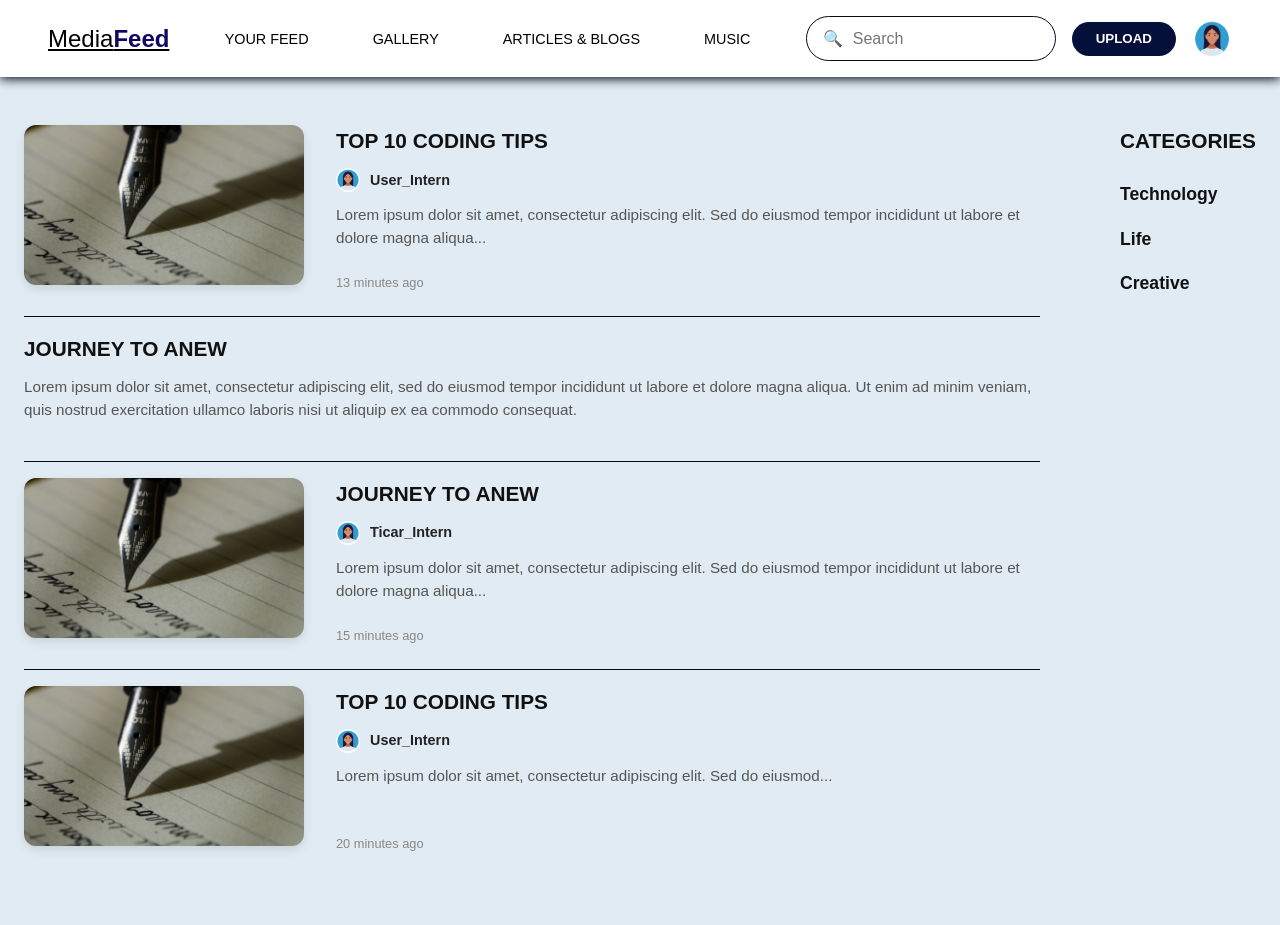
==== blogs.html @ 0bb2b48f "allll" ====
<!doctype html>
<html lang="en">
  <head>
    <meta charset="UTF-8" />
    <meta name="viewport" content="width=device-width, initial-scale=1.0" />
    <link
      rel="stylesheet"
      href="blogs.css
    "
    />
    <title>MediaFeed - Articles & Blog</title>
  </head>
  <body>
    <header class="blogs-nav">

      <a href="index.html" class="logo">Media<span>Feed</span></a>
        <ul class="nav-list">
          <li><a href="feed.html">Your Feed</a></li>
          <li><a href="gallery.html">Gallery</a></li>
          <li><a href="blogs.html">Articles & Blogs</a></li>
          <li><a href="music.html">Music</a></li>
        </ul>

      <div class="nav-actions">
        <div class="search-container">
          <span class="search-icon">🔍</span>
          <input type="text" placeholder="Search" class="search-input" />
        </div>
        <button class="btn-upload">UPLOAD</button>
        <img
          src="./assets/images/icons/avatar_icon.png"
          alt="Profile"
          class="profile-pic"
        />
      </div>
    </header>

    <!-- Main Content Area -->
    <main class="articles-layout container">
      
      <!-- Left Column: The Articles Feed -->
      <section class="articles-list">
        
        <!-- Article Card 1 (Image + Text) -->
        <article class="article-card">
          <div class="article-image">
            <img src="./assets/images/article.jpg" alt="Code on screen" />
          </div>
          <div class="article-content">
            <h3>TOP 10 CODING TIPS</h3>
            <div class="author-info">
              <img src="./assets/images/icons/avatar_icon.png" alt="User Intern" class="author-avatar" />
              <span class="author-name">User_Intern</span>
            </div>
            <p>Lorem ipsum dolor sit amet, consectetur adipiscing elit. Sed do eiusmod tempor incididunt ut labore et dolore magna aliqua...</p>
            <span class="post-time">13 minutes ago</span>
          </div>
        </article>

        <!-- Article Card 2 (Text Only - as seen in the mockup) -->
        <article class="article-card text-only">
          <div class="article-content">
            <h3>JOURNEY TO ANEW</h3>
            <p>Lorem ipsum dolor sit amet, consectetur adipiscing elit, sed do eiusmod tempor incididunt ut labore et dolore magna aliqua. Ut enim ad minim veniam, quis nostrud exercitation ullamco laboris nisi ut aliquip ex ea commodo consequat.</p>
          </div>
        </article>

        <!-- Article Card 3 (Image + Text) -->
        <article class="article-card">
          <div class="article-image">
            <img src="./assets/images/article.jpg" alt="Mountain Path" />
          </div>
          <div class="article-content">
            <h3>JOURNEY TO ANEW</h3>
            <div class="author-info">
              <img src="./assets/images/icons/avatar_icon.png" alt="Ticar Intern" class="author-avatar" />
              <span class="author-name">Ticar_Intern</span>
            </div>
            <p>Lorem ipsum dolor sit amet, consectetur adipiscing elit. Sed do eiusmod tempor incididunt ut labore et dolore magna aliqua...</p>
            <span class="post-time">15 minutes ago</span>
          </div>
        </article>
        
        <!-- Article Card 4 (Image + Text) -->
        <article class="article-card">
          <div class="article-image">
            <img src="./assets/images/article.jpg" alt="Code on screen" />
          </div>
          <div class="article-content">
            <h3>TOP 10 CODING TIPS</h3>
            <div class="author-info">
              <img src="./assets/images/icons/avatar_icon.png" alt="User Intern" class="author-avatar" />
              <span class="author-name">User_Intern</span>
            </div>
            <p>Lorem ipsum dolor sit amet, consectetur adipiscing elit. Sed do eiusmod...</p>
            <span class="post-time">20 minutes ago</span>
          </div>
        </article>

      </section>

      <!-- Right Column: The Sidebar -->
      <aside class="articles-sidebar">
        <div class="categories-widget">
          <h3>CATEGORIES</h3>
          <ul class="category-list">
            <li><a href="#">Technology</a></li>
            <li><a href="#">Life</a></li>
            <li><a href="#">Creative</a></li>
          </ul>
        </div>
      </aside>

    </main>
  </body>
</html>
      </nav>
    </div>
  </body>
</html>
---- blogs.css ----
* {
  margin: 0;
  padding: 0;
  box-sizing: border-box;
}
:root {
  /* Backgrounds and Main Colors */
  --bg-color: #05103a;
  --bg-color: #0d287a;
  --bg-color: #8db2f5;
  --bg-color: #0b5cff;
  --bg-color: #0046d5;
  --bg-color: ##9bbcf9;
  --bg-color: ##d1e0fc;
  --bg-color: ##e0ebf3;
  --white: #ffffff;
  --blue-color: rgba(13, 10, 84, 0.5);
  --dark-color: rgb(9, 9, 27);
  --blue-light-color: rgb(13, 10, 84);
}
body {
  font-family: "Segoe UI", Tahoma, Geneva, Verdana, sans-serif;
  background-color: #e0ebf3;
  color: #333;
  line-height: 1.5;
}

.logo {
  font-weight: 500;
  font-size: 1.5rem;
  color: #000000;
}
.logo span {
  font-weight: bold;
  font-size: 1.5rem;
  color: rgb(14, 10, 100);
}
.nav-list {
  list-style: none;
  display: flex;
  gap: 4rem;
}
.nav-list li a {
  text-decoration: none;
  color: #000000;
  font-weight: 500;
  font-size: 0.9rem;
  text-transform: uppercase;
  transition: color 0.3s ease;
}
.nav-list li a:hover,
.nav-list li a:focus {
  color: rgb(14, 10, 100);
  padding-bottom: 6px;
  border-bottom: 0.8px solid blue;
}

.blogs-nav {
  display: flex;
  justify-content: space-between;
  align-items: center;
  padding: 1rem 3rem;
  background-color: #fff;
  position: sticky;
  top: 0;
  z-index: 50;
  box-shadow: 0 2px 10px rgb(9, 9, 27);
}

.search-container {
  display: flex;
  align-items: center;
  background-color: none;
  padding: 0.6rem 1rem;
  border-radius: 30px;
  width: 250px;
  border: 1px solid rgb(9, 9, 27);
}

.search-input {
  border: none;
  background: transparent;
  outline: none;
  width: 100%;
  margin-left: 10px;
  font-size: 1rem;
}

.nav-actions {
  display: flex;
  align-items: center;
  gap: 1rem;
}

.btn-upload {
  background-color: #05103a;
  color: white;
  border: none;
  padding: 0.6rem 1.5rem;
  border-radius: 20px;
  font-weight: bold;
  cursor: pointer;
}

.profile-pic {
  width: 40px;
  height: 40px;
  border-radius: 50%;
  object-fit: cover;
}

/* Main Content */
main {
  display: flex;
  padding: 3rem 1.5rem;
  max-width: 1400px;
  margin: 0 auto;
  gap: 5rem;
  align-items: flex-start;
}

.nav-avatar {
  width: 35px;
  height: 35px;
  border-radius: 50%;
  object-fit: cover;
}
.author-avatar {
  width: 40px;
  height: 40px;
  border-radius: 50%;
  object-fit: cover;
}
.articles-list {
  flex: 3;
  display: flex;
  flex-direction: column;
  gap: 1rem;
}

/* ARTICLE CARDS */
.article-card {
  display: flex;
  gap: 2rem;
  border-bottom: 1px solid rgb(9, 9, 27);
  padding-bottom: 1.5rem;
}
.article-card:last-child {
  border-bottom: none;
}

.article-image {
  flex-shrink: 0;
}

.article-image img {
  width: 280px;
  height: 160px;
  border-radius: 12px;
  object-fit: cover;
  box-shadow: 0 4px 10px rgba(0, 0, 0, 0.1);
}

.article-content {
  display: flex;
  flex-direction: column;
}

.article-content h3 {
  font-size: 1.3rem;
  text-transform: uppercase;
  margin-bottom: 12px;
  color: #111;
}

/* Author Section */
.author-info {
  display: flex;
  align-items: center;
  gap: 10px;
  margin-bottom: 12px;
}

.author-avatar {
  width: 24px;
  height: 24px;
  border-radius: 50%;
}

.author-name {
  font-size: 0.9rem;
  font-weight: 600;
  color: #222;
}

.article-content p {
  color: #555; /* Gray color for the description */
  font-size: 0.95rem;
  margin-bottom: 15px;
}

/* Timestamp */
.post-time {
  font-size: 0.8rem;
  color: #888;
  margin-top: auto;
}

/* SIDEBAR (CATEGORIES)*/

.categories-widget h3 {
  font-size: 1.3rem;
  text-transform: uppercase;
  margin-bottom: 25px;
  color: #111;
}

.category-list {
  list-style: none;
  display: flex;
  flex-direction: column;
  gap: 18px;
}

.category-list li a {
  text-decoration: none;
  color: #111;
  font-weight: 700;
  font-size: 1.1rem;
  transition: color 0.2s ease;
}

.category-list li a:hover {
  color: rgb(14, 10, 100);
}

@media (max-width: 900px) {
  .blogs-nav {
    flex-wrap: wrap;
    padding: 1rem 1.25rem;
    gap: 1rem;
  }

  .nav-list {
    gap: 1rem 1.5rem;
    flex-wrap: wrap;
    justify-content: center;
  }

  .nav-actions {
    width: 100%;
    justify-content: space-between;
    flex-wrap: wrap;
  }

  .search-container {
    width: min(100%, 240px);
  }

  main {
    flex-direction: column;
    gap: 2rem;
    padding: 1.5rem 1rem;
  }

  .articles-list {
    width: 100%;
  }
}

@media (max-width: 600px) {
  .blogs-nav {
    align-items: flex-start;
  }

  .nav-list {
    width: 100%;
    justify-content: flex-start;
  }

  .nav-actions {
    justify-content: flex-start;
  }

  .search-container {
    width: 100%;
    order: 3;
  }

  .article-card {
    flex-direction: column;
    gap: 1rem;
  }

  .article-image img {
    width: 100%;
    height: auto;
    max-height: 220px;
  }

  .article-content h3 {
    font-size: 1.1rem;
  }

  .categories-widget h3 {
    margin-bottom: 1rem;
  }
}
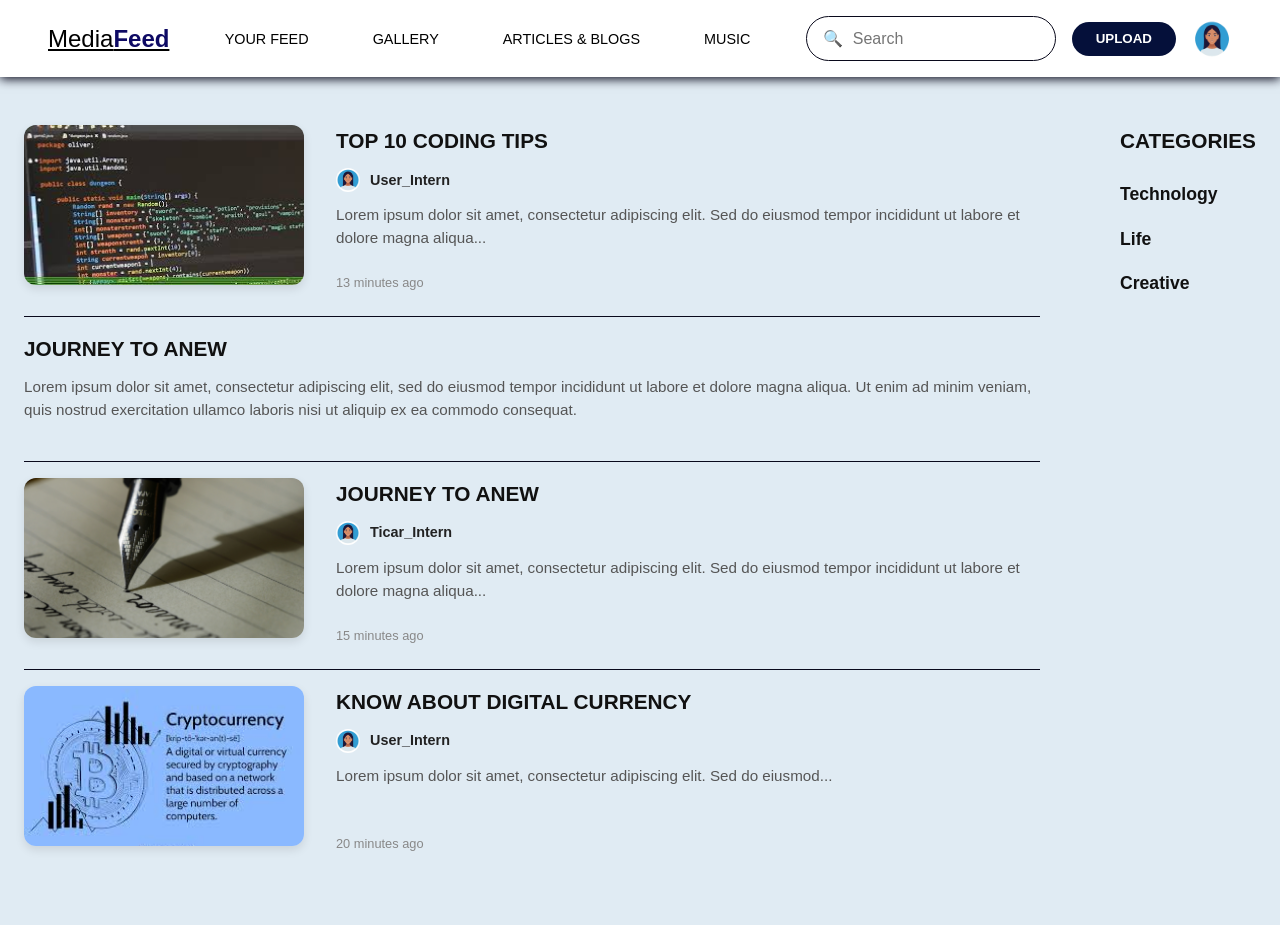
==== commit bf3be308: "change img" ====
--- a/blogs.html
+++ b/blogs.html
@@ -44,7 +44,7 @@
         <!-- Article Card 1 (Image + Text) -->
         <article class="article-card">
           <div class="article-image">
-            <img src="./assets/images/article.jpg" alt="Code on screen" />
+            <img src="./assets/images/coding.jpg" alt="Code on screen" />
           </div>
           <div class="article-content">
             <h3>TOP 10 CODING TIPS</h3>
@@ -84,10 +84,10 @@
         <!-- Article Card 4 (Image + Text) -->
         <article class="article-card">
           <div class="article-image">
-            <img src="./assets/images/article.jpg" alt="Code on screen" />
+            <img src="./assets/images/crypto.jpg" alt="Code on screen" />
           </div>
           <div class="article-content">
-            <h3>TOP 10 CODING TIPS</h3>
+            <h3>KNOW ABOUT DIGITAL CURRENCY</h3>
             <div class="author-info">
               <img src="./assets/images/icons/avatar_icon.png" alt="User Intern" class="author-avatar" />
               <span class="author-name">User_Intern</span>
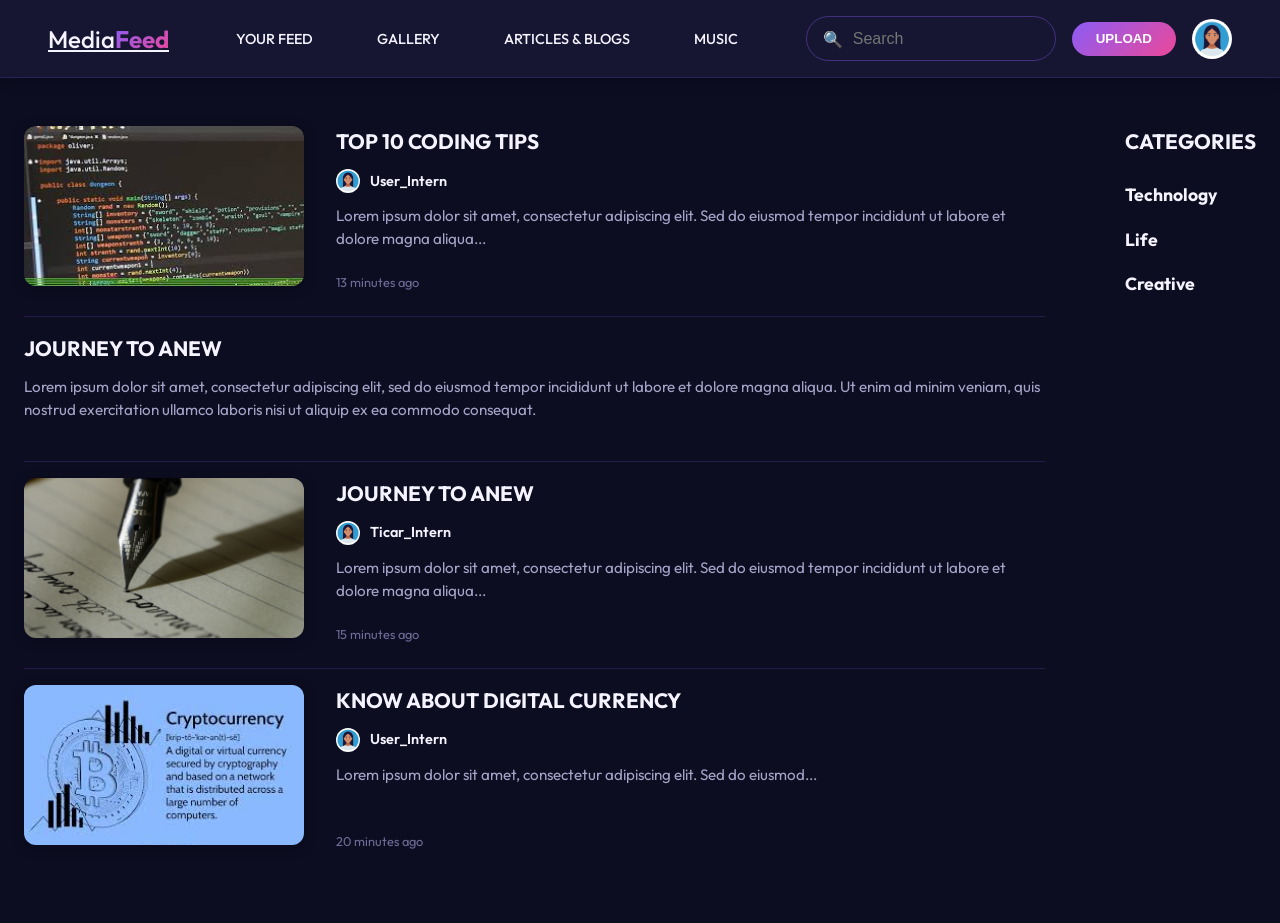
==== commit 91d25cfb: "update landing page" ====
--- a/blogs.html
+++ b/blogs.html
@@ -4,10 +4,11 @@
     <meta charset="UTF-8" />
     <meta name="viewport" content="width=device-width, initial-scale=1.0" />
     <link
+      href="https://fonts.googleapis.com/css2?family=Outfit:wght@300;400;500;600;700&display=swap"
       rel="stylesheet"
-      href="blogs.css
-    "
     />
+    <link rel="stylesheet" href="theme.css" />
+    <link rel="stylesheet" href="blogs.css" />
     <title>MediaFeed - Articles & Blog</title>
   </head>
   <body>
--- a/theme.css
+++ b/theme.css
@@ -0,0 +1,127 @@
+/* ============================================================
+   MediaFeed — Design Token System ("Electric Violet")
+   ------------------------------------------------------------
+   Single source of truth shared by every page.
+   Dark is the default theme. Light mode activates by setting
+   data-theme="light" on the <html> element:
+     document.documentElement.dataset.theme = "light";
+   ============================================================ */
+
+/* Shared reset (page stylesheets rely on this) */
+* {
+  margin: 0;
+  padding: 0;
+  box-sizing: border-box;
+}
+
+:root {
+  /* --- Surfaces --- */
+  --bg-base: #0d0d21; /* page background — deep indigo-black */
+  --bg-surface: #161632; /* cards, navbar, footer */
+  --bg-elevated: #1f1f45; /* hovers, snippets, inputs on cards */
+  --bg-input: #12122a; /* form fields */
+  --bg-overlay: rgba(9, 9, 27, 0.7); /* modal backdrops */
+
+  /* --- Brand --- */
+  --brand-primary: #8b5cf6; /* electric violet */
+  --brand-primary-strong: #7c3aed;
+  --brand-secondary: #ec4899; /* hot pink */
+  --brand-tint: #c4b5fd; /* light violet for text accents on dark */
+  --brand-gradient: linear-gradient(135deg, #8b5cf6 0%, #ec4899 100%);
+
+  /* --- Text --- */
+  --text-main: #f5f3ff;
+  --text-muted: #a5a3c7;
+  --text-faint: #6e6c96;
+
+  /* --- Borders & elevation --- */
+  --border-subtle: rgba(139, 92, 246, 0.18);
+  --border-strong: rgba(139, 92, 246, 0.38);
+  --shadow-card: 0 2px 12px rgba(5, 5, 20, 0.35);
+  --shadow-hover: 0 10px 28px rgba(124, 58, 237, 0.28);
+  --shadow-glow: 0 0 24px rgba(236, 72, 153, 0.35);
+  --focus-ring: 0 0 0 3px rgba(139, 92, 246, 0.45);
+
+  /* --- Semantic status colors --- */
+  --color-success: #34d399;
+  --color-danger: #f87171;
+  --color-warning: #fbbf24;
+
+  /* --- Content-type badges --- */
+  --badge-gallery-bg: rgba(236, 72, 153, 0.16);
+  --badge-gallery-fg: #f9a8d4;
+  --badge-article-bg: rgba(56, 189, 248, 0.14);
+  --badge-article-fg: #7dd3fc;
+  --badge-blog-bg: rgba(139, 92, 246, 0.2);
+  --badge-blog-fg: #c4b5fd;
+  --badge-music-bg: rgba(52, 211, 153, 0.14);
+  --badge-music-fg: #6ee7b7;
+
+  /* --- Radii --- */
+  --radius-sm: 8px;
+  --radius-md: 12px;
+  --radius-lg: 20px;
+  --radius-pill: 30px;
+
+  /* --- Spacing scale --- */
+  --space-1: 4px;
+  --space-2: 8px;
+  --space-3: 12px;
+  --space-4: 16px;
+  --space-5: 24px;
+  --space-6: 32px;
+  --space-7: 48px;
+  --space-8: 64px;
+
+  /* --- Motion --- */
+  --transition-fast: 150ms ease;
+  --transition-base: 250ms ease;
+}
+
+/* --- Light-mode twin (future toggle target) --- */
+[data-theme="light"] {
+  --bg-base: #faf9ff;
+  --bg-surface: #ffffff;
+  --bg-elevated: #f3f0ff;
+  --bg-input: #ffffff;
+  --bg-overlay: rgba(20, 16, 45, 0.55);
+
+  --text-main: #1a1533;
+  --text-muted: #5d5a7a;
+  --text-faint: #8f8cab;
+
+  --border-subtle: rgba(124, 58, 237, 0.14);
+  --border-strong: rgba(124, 58, 237, 0.32);
+  --shadow-card: 0 2px 12px rgba(26, 21, 51, 0.08);
+  --shadow-hover: 0 10px 28px rgba(124, 58, 237, 0.16);
+  --shadow-glow: 0 0 24px rgba(236, 72, 153, 0.25);
+
+  --badge-gallery-fg: #be185d;
+  --badge-article-fg: #0369a1;
+  --badge-blog-fg: #6d28d9;
+  --badge-music-fg: #047857;
+}
+
+/* --- Base --- */
+body {
+  background-color: var(--bg-base);
+  color: var(--text-main);
+}
+
+/* Keyboard accessibility — visible focus everywhere */
+:focus-visible {
+  outline: none;
+  box-shadow: var(--focus-ring);
+}
+
+/* Respect users who prefer less motion */
+@media (prefers-reduced-motion: reduce) {
+  *,
+  *::before,
+  *::after {
+    animation-duration: 0.01ms !important;
+    animation-iteration-count: 1 !important;
+    transition-duration: 0.01ms !important;
+    scroll-behavior: auto !important;
+  }
+}
--- a/blogs.css
+++ b/blogs.css
@@ -1,39 +1,24 @@
-* {
-  margin: 0;
-  padding: 0;
-  box-sizing: border-box;
-}
-:root {
-  /* Backgrounds and Main Colors */
-  --bg-color: #05103a;
-  --bg-color: #0d287a;
-  --bg-color: #8db2f5;
-  --bg-color: #0b5cff;
-  --bg-color: #0046d5;
-  --bg-color: ##9bbcf9;
-  --bg-color: ##d1e0fc;
-  --bg-color: ##e0ebf3;
-  --white: #ffffff;
-  --blue-color: rgba(13, 10, 84, 0.5);
-  --dark-color: rgb(9, 9, 27);
-  --blue-light-color: rgb(13, 10, 84);
-}
+/* Tokens come from theme.css */
+
 body {
-  font-family: "Segoe UI", Tahoma, Geneva, Verdana, sans-serif;
-  background-color: #e0ebf3;
-  color: #333;
+  font-family: "Outfit", sans-serif;
+  background-color: var(--bg-base);
+  color: var(--text-main);
   line-height: 1.5;
 }
 
 .logo {
   font-weight: 500;
   font-size: 1.5rem;
-  color: #000000;
+  color: var(--text-main);
 }
 .logo span {
   font-weight: bold;
   font-size: 1.5rem;
-  color: rgb(14, 10, 100);
+  background-image: var(--brand-gradient);
+  -webkit-background-clip: text;
+  background-clip: text;
+  color: transparent;
 }
 .nav-list {
   list-style: none;
@@ -42,17 +27,17 @@
 }
 .nav-list li a {
   text-decoration: none;
-  color: #000000;
+  color: var(--text-main);
   font-weight: 500;
   font-size: 0.9rem;
   text-transform: uppercase;
-  transition: color 0.3s ease;
+  transition: color var(--transition-base);
 }
 .nav-list li a:hover,
 .nav-list li a:focus {
-  color: rgb(14, 10, 100);
+  color: var(--brand-primary);
   padding-bottom: 6px;
-  border-bottom: 0.8px solid blue;
+  border-bottom: 0.8px solid var(--brand-secondary);
 }
 
 .blogs-nav {
@@ -60,21 +45,22 @@
   justify-content: space-between;
   align-items: center;
   padding: 1rem 3rem;
-  background-color: #fff;
+  background-color: var(--bg-surface);
+  border-bottom: 1px solid var(--border-subtle);
   position: sticky;
   top: 0;
   z-index: 50;
-  box-shadow: 0 2px 10px rgb(9, 9, 27);
+  box-shadow: var(--shadow-card);
 }
 
 .search-container {
   display: flex;
   align-items: center;
-  background-color: none;
+  background-color: transparent;
   padding: 0.6rem 1rem;
-  border-radius: 30px;
+  border-radius: var(--radius-pill);
   width: 250px;
-  border: 1px solid rgb(9, 9, 27);
+  border: 1px solid var(--border-strong);
 }
 
 .search-input {
@@ -84,6 +70,7 @@
   width: 100%;
   margin-left: 10px;
   font-size: 1rem;
+  color: var(--text-main);
 }
 
 .nav-actions {
@@ -93,13 +80,20 @@
 }
 
 .btn-upload {
-  background-color: #05103a;
+  background-image: var(--brand-gradient);
   color: white;
   border: none;
   padding: 0.6rem 1.5rem;
-  border-radius: 20px;
+  border-radius: var(--radius-pill);
   font-weight: bold;
   cursor: pointer;
+  transition:
+    filter var(--transition-fast),
+    box-shadow var(--transition-fast);
+}
+.btn-upload:hover {
+  filter: brightness(1.12);
+  box-shadow: var(--shadow-glow);
 }
 
 .profile-pic {
@@ -142,7 +136,7 @@
 .article-card {
   display: flex;
   gap: 2rem;
-  border-bottom: 1px solid rgb(9, 9, 27);
+  border-bottom: 1px solid var(--border-subtle);
   padding-bottom: 1.5rem;
 }
 .article-card:last-child {
@@ -156,9 +150,9 @@
 .article-image img {
   width: 280px;
   height: 160px;
-  border-radius: 12px;
+  border-radius: var(--radius-md);
   object-fit: cover;
-  box-shadow: 0 4px 10px rgba(0, 0, 0, 0.1);
+  box-shadow: var(--shadow-card);
 }
 
 .article-content {
@@ -170,7 +164,7 @@
   font-size: 1.3rem;
   text-transform: uppercase;
   margin-bottom: 12px;
-  color: #111;
+  color: var(--text-main);
 }
 
 /* Author Section */
@@ -190,11 +184,11 @@
 .author-name {
   font-size: 0.9rem;
   font-weight: 600;
-  color: #222;
+  color: var(--text-main);
 }
 
 .article-content p {
-  color: #555; /* Gray color for the description */
+  color: var(--text-muted);
   font-size: 0.95rem;
   margin-bottom: 15px;
 }
@@ -202,7 +196,7 @@
 /* Timestamp */
 .post-time {
   font-size: 0.8rem;
-  color: #888;
+  color: var(--text-faint);
   margin-top: auto;
 }
 
@@ -212,7 +206,7 @@
   font-size: 1.3rem;
   text-transform: uppercase;
   margin-bottom: 25px;
-  color: #111;
+  color: var(--text-main);
 }
 
 .category-list {
@@ -224,14 +218,14 @@
 
 .category-list li a {
   text-decoration: none;
-  color: #111;
+  color: var(--text-main);
   font-weight: 700;
   font-size: 1.1rem;
-  transition: color 0.2s ease;
+  transition: color var(--transition-fast);
 }
 
 .category-list li a:hover {
-  color: rgb(14, 10, 100);
+  color: var(--brand-primary);
 }
 
 @media (max-width: 900px) {
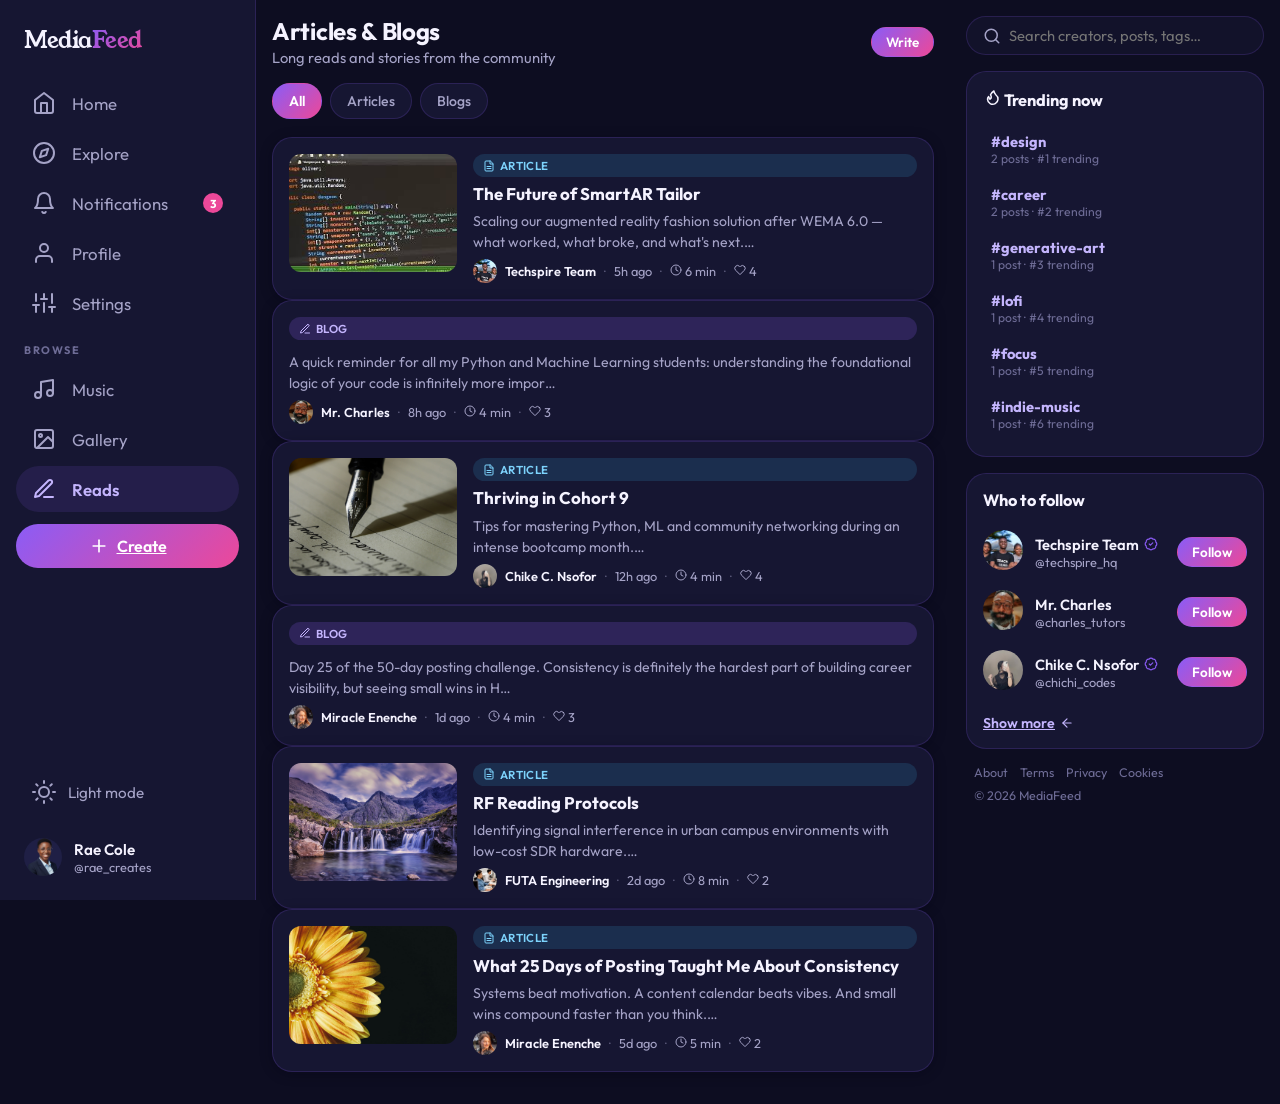
==== commit 6b8b775d: "demo V1" ====
--- a/blogs.html
+++ b/blogs.html
@@ -3,119 +3,44 @@
   <head>
     <meta charset="UTF-8" />
     <meta name="viewport" content="width=device-width, initial-scale=1.0" />
+    <title>MediaFeed — Articles &amp; Blogs</title>
+
+    <link rel="preconnect" href="https://fonts.googleapis.com" />
+    <link rel="preconnect" href="https://fonts.gstatic.com" crossorigin />
     <link
-      href="https://fonts.googleapis.com/css2?family=Outfit:wght@300;400;500;600;700&display=swap"
+      href="https://fonts.googleapis.com/css2?family=Outfit:wght@300;400;500;600;700&family=Young+Serif&display=swap"
       rel="stylesheet"
     />
+
     <link rel="stylesheet" href="theme.css" />
-    <link rel="stylesheet" href="blogs.css" />
-    <title>MediaFeed - Articles & Blog</title>
+    <link rel="stylesheet" href="css/app.css" />
+    <link rel="stylesheet" href="css/blogs.css" />
   </head>
-  <body>
-    <header class="blogs-nav">
 
-      <a href="index.html" class="logo">Media<span>Feed</span></a>
-        <ul class="nav-list">
-          <li><a href="feed.html">Your Feed</a></li>
-          <li><a href="gallery.html">Gallery</a></li>
-          <li><a href="blogs.html">Articles & Blogs</a></li>
-          <li><a href="music.html">Music</a></li>
-        </ul>
+  <body class="mf-app" data-page="blogs" data-rail="true">
+    <a class="mf-skip" href="#readerList">Skip to articles</a>
 
-      <div class="nav-actions">
-        <div class="search-container">
-          <span class="search-icon">🔍</span>
-          <input type="text" placeholder="Search" class="search-input" />
+    <main class="mf-main">
+      <div class="mf-page-head">
+        <div>
+          <h1 class="mf-page-title">Articles &amp; Blogs</h1>
+          <p class="mf-page-sub">Long reads and stories from the community</p>
         </div>
-        <button class="btn-upload">UPLOAD</button>
-        <img
-          src="./assets/images/icons/avatar_icon.png"
-          alt="Profile"
-          class="profile-pic"
-        />
+        <a class="mf-btn mf-btn-primary mf-btn-sm" href="create.html?type=article">Write</a>
       </div>
-    </header>
 
-    <!-- Main Content Area -->
-    <main class="articles-layout container">
-      
-      <!-- Left Column: The Articles Feed -->
-      <section class="articles-list">
-        
-        <!-- Article Card 1 (Image + Text) -->
-        <article class="article-card">
-          <div class="article-image">
-            <img src="./assets/images/coding.jpg" alt="Code on screen" />
-          </div>
-          <div class="article-content">
-            <h3>TOP 10 CODING TIPS</h3>
-            <div class="author-info">
-              <img src="./assets/images/icons/avatar_icon.png" alt="User Intern" class="author-avatar" />
-              <span class="author-name">User_Intern</span>
-            </div>
-            <p>Lorem ipsum dolor sit amet, consectetur adipiscing elit. Sed do eiusmod tempor incididunt ut labore et dolore magna aliqua...</p>
-            <span class="post-time">13 minutes ago</span>
-          </div>
-        </article>
+      <nav class="mf-tabs" id="readerTabs">
+        <button class="mf-tab active" data-filter="all">All</button>
+        <button class="mf-tab" data-filter="article">Articles</button>
+        <button class="mf-tab" data-filter="blog">Blogs</button>
+      </nav>
 
-        <!-- Article Card 2 (Text Only - as seen in the mockup) -->
-        <article class="article-card text-only">
-          <div class="article-content">
-            <h3>JOURNEY TO ANEW</h3>
-            <p>Lorem ipsum dolor sit amet, consectetur adipiscing elit, sed do eiusmod tempor incididunt ut labore et dolore magna aliqua. Ut enim ad minim veniam, quis nostrud exercitation ullamco laboris nisi ut aliquip ex ea commodo consequat.</p>
-          </div>
-        </article>
+      <section id="readerList" aria-live="polite"></section>
+    </main>
 
-        <!-- Article Card 3 (Image + Text) -->
-        <article class="article-card">
-          <div class="article-image">
-            <img src="./assets/images/article.jpg" alt="Mountain Path" />
-          </div>
-          <div class="article-content">
-            <h3>JOURNEY TO ANEW</h3>
-            <div class="author-info">
-              <img src="./assets/images/icons/avatar_icon.png" alt="Ticar Intern" class="author-avatar" />
-              <span class="author-name">Ticar_Intern</span>
-            </div>
-            <p>Lorem ipsum dolor sit amet, consectetur adipiscing elit. Sed do eiusmod tempor incididunt ut labore et dolore magna aliqua...</p>
-            <span class="post-time">15 minutes ago</span>
-          </div>
-        </article>
-        
-        <!-- Article Card 4 (Image + Text) -->
-        <article class="article-card">
-          <div class="article-image">
-            <img src="./assets/images/crypto.jpg" alt="Code on screen" />
-          </div>
-          <div class="article-content">
-            <h3>KNOW ABOUT DIGITAL CURRENCY</h3>
-            <div class="author-info">
-              <img src="./assets/images/icons/avatar_icon.png" alt="User Intern" class="author-avatar" />
-              <span class="author-name">User_Intern</span>
-            </div>
-            <p>Lorem ipsum dolor sit amet, consectetur adipiscing elit. Sed do eiusmod...</p>
-            <span class="post-time">20 minutes ago</span>
-          </div>
-        </article>
-
-      </section>
-
-      <!-- Right Column: The Sidebar -->
-      <aside class="articles-sidebar">
-        <div class="categories-widget">
-          <h3>CATEGORIES</h3>
-          <ul class="category-list">
-            <li><a href="#">Technology</a></li>
-            <li><a href="#">Life</a></li>
-            <li><a href="#">Creative</a></li>
-          </ul>
-        </div>
-      </aside>
-
-    </main>
+    <script src="js/data.js"></script>
+    <script src="js/app.js"></script>
+    <script src="js/components.js"></script>
+    <script src="js/pages/blogs.js"></script>
   </body>
 </html>
-      </nav>
-    </div>
-  </body>
-</html>
--- a/css/app.css
+++ b/css/app.css
@@ -0,0 +1,1902 @@
+/* ============================================================
+   MediaFeed App — Shared Component Library
+   ------------------------------------------------------------
+   Built on top of theme.css design tokens ("Electric Violet").
+   Every app page includes:  theme.css → css/app.css → page.css
+   Shell layout is injected by js/app.js.
+   ============================================================ */
+
+/* Extra content-type tokens (additive, keeps theme.css untouched) */
+:root {
+  --badge-video-bg: rgba(251, 191, 36, 0.16);
+  --badge-video-fg: #fcd34d;
+  --badge-update-bg: rgba(96, 165, 250, 0.18);
+  --badge-update-fg: #93c5fd;
+  --rail-w: 330px;
+  --sidebar-w: 256px;
+  --sidebar-icon-w: 78px;
+  --topbar-h: 60px;
+  --bottomnav-h: 62px;
+}
+
+/* ============================================================
+   1. SHELL LAYOUT
+   ============================================================ */
+
+body.mf-app {
+  display: flex;
+  min-height: 100vh;
+  font-family: "Outfit", "Segoe UI", sans-serif;
+  background: var(--bg-base);
+  color: var(--text-main);
+}
+
+/* --- Sidebar (desktop / tablet) --- */
+.mf-sidebar {
+  position: sticky;
+  top: 0;
+  height: 100vh;
+  width: var(--sidebar-w);
+  flex-shrink: 0;
+  display: flex;
+  flex-direction: column;
+  border-right: 1px solid var(--border-subtle);
+  background: var(--bg-surface);
+  z-index: 60;
+}
+
+.mf-sidebar-inner {
+  display: flex;
+  flex-direction: column;
+  height: 100%;
+  padding: var(--space-4);
+  gap: var(--space-2);
+  overflow-y: auto;
+}
+
+.mf-logo {
+  font-family: "Young Serif", serif;
+  font-size: 1.45rem;
+  color: var(--text-main);
+  text-decoration: none;
+  letter-spacing: -0.5px;
+  padding: var(--space-2) var(--space-2) var(--space-4);
+  white-space: nowrap;
+}
+
+.mf-logo span {
+  background: var(--brand-gradient);
+  -webkit-background-clip: text;
+  background-clip: text;
+  color: transparent;
+}
+
+/* --- Nav items --- */
+.mf-nav {
+  display: flex;
+  flex-direction: column;
+  gap: var(--space-1);
+}
+
+.mf-navitem {
+  display: flex;
+  align-items: center;
+  gap: var(--space-4);
+  padding: 11px var(--space-4);
+  border-radius: var(--radius-pill);
+  color: var(--text-muted);
+  text-decoration: none;
+  font-size: 1.05rem;
+  font-weight: 400;
+  transition: background var(--transition-fast), color var(--transition-fast);
+  position: relative;
+  white-space: nowrap;
+}
+
+.mf-navitem svg {
+  width: 24px;
+  height: 24px;
+  flex-shrink: 0;
+}
+
+.mf-navitem:hover {
+  background: var(--bg-elevated);
+  color: var(--text-main);
+}
+
+.mf-navitem.active {
+  color: var(--brand-tint);
+  font-weight: 600;
+  background: rgba(139, 92, 246, 0.12);
+}
+
+/* Notification badge on nav */
+.mf-nav-badge {
+  margin-left: auto;
+  min-width: 20px;
+  height: 20px;
+  padding: 0 6px;
+  border-radius: var(--radius-pill);
+  background: var(--brand-secondary);
+  color: #fff;
+  font-size: 0.72rem;
+  font-weight: 700;
+  display: inline-flex;
+  align-items: center;
+  justify-content: center;
+}
+
+/* Create button — accent */
+.mf-create-btn {
+  margin-top: var(--space-2);
+  display: flex;
+  align-items: center;
+  justify-content: center;
+  gap: var(--space-2);
+  padding: 12px var(--space-4);
+  border: none;
+  border-radius: var(--radius-pill);
+  background: var(--brand-gradient);
+  color: #fff;
+  font-family: inherit;
+  font-size: 1rem;
+  font-weight: 600;
+  cursor: pointer;
+  transition: transform var(--transition-fast), box-shadow var(--transition-fast);
+  white-space: nowrap;
+}
+
+.mf-create-btn:hover {
+  transform: translateY(-1px);
+  box-shadow: var(--shadow-hover);
+}
+
+/* Theme toggle */
+.mf-theme-toggle {
+  margin-top: auto;
+  display: flex;
+  align-items: center;
+  gap: var(--space-3);
+  padding: 10px var(--space-4);
+  border: none;
+  border-radius: var(--radius-md);
+  background: transparent;
+  color: var(--text-muted);
+  font-family: inherit;
+  font-size: 0.95rem;
+  cursor: pointer;
+  transition: background var(--transition-fast);
+}
+
+.mf-theme-toggle:hover {
+  background: var(--bg-elevated);
+}
+
+/* User chip (sidebar bottom) */
+.mf-userchip {
+  display: flex;
+  align-items: center;
+  gap: var(--space-3);
+  padding: var(--space-2);
+  margin-top: var(--space-2);
+  border-radius: var(--radius-md);
+  text-decoration: none;
+  color: var(--text-main);
+  transition: background var(--transition-fast);
+}
+
+.mf-userchip:hover {
+  background: var(--bg-elevated);
+}
+
+.mf-userchip-info {
+  display: flex;
+  flex-direction: column;
+  min-width: 0;
+}
+
+.mf-userchip-name {
+  font-weight: 600;
+  font-size: 0.95rem;
+  white-space: nowrap;
+  overflow: hidden;
+  text-overflow: ellipsis;
+}
+
+.mf-userchip-handle {
+  font-size: 0.8rem;
+  color: var(--text-muted);
+  white-space: nowrap;
+  overflow: hidden;
+  text-overflow: ellipsis;
+}
+
+/* --- Mobile top bar --- */
+.mf-topbar {
+  display: none;
+  position: fixed;
+  top: 0;
+  left: 0;
+  right: 0;
+  height: var(--topbar-h);
+  align-items: center;
+  justify-content: space-between;
+  padding: 0 var(--space-4);
+  background: rgba(22, 22, 50, 0.88);
+  backdrop-filter: blur(12px);
+  border-bottom: 1px solid var(--border-subtle);
+  z-index: 80;
+}
+
+[data-theme="light"] .mf-topbar {
+  background: rgba(255, 255, 255, 0.88);
+}
+
+.mf-topbar-actions {
+  display: flex;
+  align-items: center;
+  gap: var(--space-3);
+}
+
+.mf-icon-btn {
+  display: inline-flex;
+  align-items: center;
+  justify-content: center;
+  width: 40px;
+  height: 40px;
+  border: none;
+  border-radius: 50%;
+  background: transparent;
+  color: var(--text-main);
+  cursor: pointer;
+  transition: background var(--transition-fast);
+}
+
+.mf-icon-btn:hover {
+  background: var(--bg-elevated);
+}
+
+/* --- Quick links strip (mobile, under topbar) --- */
+.mf-quicklinks {
+  display: none;
+}
+
+:root {
+  --ql-h: 46px;
+}
+
+/* --- Bottom nav (mobile) --- */
+.mf-bottomnav {
+  display: none;
+  position: fixed;
+  bottom: 0;
+  left: 0;
+  right: 0;
+  height: calc(var(--bottomnav-h) + env(safe-area-inset-bottom));
+  padding-bottom: env(safe-area-inset-bottom);
+  align-items: stretch;
+  background: rgba(22, 22, 50, 0.94);
+  backdrop-filter: blur(14px);
+  border-top: 1px solid var(--border-subtle);
+  z-index: 80;
+}
+
+[data-theme="light"] .mf-bottomnav {
+  background: rgba(255, 255, 255, 0.94);
+}
+
+.mf-bottomnav a,
+.mf-bottomnav button {
+  flex: 1;
+  display: flex;
+  flex-direction: column;
+  align-items: center;
+  justify-content: center;
+  gap: 3px;
+  border: none;
+  background: none;
+  color: var(--text-muted);
+  text-decoration: none;
+  font-size: 0.62rem;
+  font-family: inherit;
+  cursor: pointer;
+  position: relative;
+}
+
+.mf-bottomnav a.active {
+  color: var(--brand-tint);
+}
+
+.mf-bottomnav svg {
+  width: 23px;
+  height: 23px;
+}
+
+.mf-bottomnav .mf-dot-badge {
+  position: absolute;
+  top: 9px;
+  right: calc(50% - 16px);
+  min-width: 16px;
+  height: 16px;
+  padding: 0 4px;
+  border-radius: var(--radius-pill);
+  background: var(--brand-secondary);
+  color: #fff;
+  font-size: 0.6rem;
+  font-weight: 700;
+  display: inline-flex;
+  align-items: center;
+  justify-content: center;
+}
+
+.mf-bottomnav .mf-bn-create svg {
+  width: 27px;
+  height: 27px;
+  padding: 4px;
+  box-sizing: content-box;
+  background: var(--brand-gradient);
+  border-radius: 50%;
+  color: #fff;
+}
+
+.mf-nav-sep {
+  margin: var(--space-2) 0 4px;
+}
+
+.mf-nav-sep span {
+  font-size: 0.68rem;
+  font-weight: 700;
+  letter-spacing: 1.5px;
+  text-transform: uppercase;
+  color: var(--text-faint);
+  padding-left: var(--space-2);
+}
+
+/* --- Floating action button (mobile) --- */
+.mf-fab {
+  display: none;
+}
+
+/* --- Main column --- */
+.mf-main {
+  flex: 1;
+  min-width: 0;
+  max-width: 660px;
+  margin: 0 auto;
+  padding: var(--space-4) var(--space-4) var(--space-6);
+  display: flex;
+  flex-direction: column;
+  gap: var(--space-4);
+}
+
+.mf-page-head {
+  display: flex;
+  align-items: center;
+  justify-content: space-between;
+  gap: var(--space-3);
+}
+
+.mf-page-title {
+  font-size: 1.5rem;
+  font-weight: 700;
+  letter-spacing: -0.3px;
+}
+
+.mf-page-sub {
+  color: var(--text-muted);
+  font-size: 0.92rem;
+  margin-top: 2px;
+}
+
+/* --- Right rail --- */
+.mf-rail {
+  width: var(--rail-w);
+  flex-shrink: 0;
+  display: none;
+}
+
+.mf-rail-sticky {
+  position: sticky;
+  top: 0;
+  height: 100vh;
+  overflow-y: auto;
+  padding: var(--space-4) var(--space-4) var(--space-7);
+  display: flex;
+  flex-direction: column;
+  gap: var(--space-4);
+  scrollbar-width: thin;
+}
+
+.mf-rail-card {
+  background: var(--bg-surface);
+  border: 1px solid var(--border-subtle);
+  border-radius: var(--radius-lg);
+  padding: var(--space-4);
+}
+
+.mf-rail-card h3 {
+  font-size: 1.02rem;
+  margin-bottom: var(--space-3);
+}
+
+.mf-rail-footer {
+  color: var(--text-faint);
+  font-size: 0.78rem;
+  display: flex;
+  flex-wrap: wrap;
+  gap: var(--space-2) var(--space-3);
+  padding: 0 var(--space-2);
+}
+
+.mf-rail-footer a {
+  color: inherit;
+  text-decoration: none;
+}
+
+.mf-rail-footer a:hover {
+  color: var(--text-muted);
+}
+
+/* ============================================================
+   2. SHARED COMPONENTS
+   ============================================================ */
+
+/* --- Avatars --- */
+.mf-avatar {
+  border-radius: 50%;
+  object-fit: cover;
+  background: var(--bg-elevated);
+  flex-shrink: 0;
+}
+
+.mf-avatar-ring {
+  padding: 2.5px;
+  border-radius: 50%;
+  background: var(--brand-gradient);
+}
+
+.mf-avatar-ring .mf-avatar {
+  border: 2.5px solid var(--bg-base);
+}
+
+/* --- Buttons --- */
+.mf-btn {
+  display: inline-flex;
+  align-items: center;
+  justify-content: center;
+  gap: var(--space-2);
+  padding: 9px 18px;
+  border-radius: var(--radius-pill);
+  border: 1px solid transparent;
+  font-family: inherit;
+  font-size: 0.92rem;
+  font-weight: 600;
+  cursor: pointer;
+  text-decoration: none;
+  transition: transform var(--transition-fast), box-shadow var(--transition-fast),
+    background var(--transition-fast), color var(--transition-fast);
+}
+
+.mf-btn:active {
+  transform: scale(0.97);
+}
+
+.mf-btn-primary {
+  background: var(--brand-gradient);
+  color: #fff;
+}
+
+.mf-btn-primary:hover {
+  box-shadow: var(--shadow-hover);
+}
+
+.mf-btn-ghost {
+  background: transparent;
+  border-color: var(--border-strong);
+  color: var(--text-main);
+}
+
+.mf-btn-ghost:hover {
+  background: var(--bg-elevated);
+}
+
+.mf-btn-danger {
+  background: transparent;
+  border-color: rgba(248, 113, 113, 0.5);
+  color: var(--color-danger);
+}
+
+.mf-btn-danger:hover {
+  background: rgba(248, 113, 113, 0.12);
+}
+
+.mf-btn-sm {
+  padding: 6px 14px;
+  font-size: 0.84rem;
+}
+
+.mf-btn[disabled] {
+  opacity: 0.55;
+  cursor: not-allowed;
+}
+
+/* Follow button states */
+.mf-follow-btn[data-following="true"] {
+  background: transparent;
+  border-color: var(--border-strong);
+  color: var(--text-muted);
+}
+
+.mf-follow-btn[data-following="true"]:hover {
+  color: var(--color-danger);
+  border-color: rgba(248, 113, 113, 0.5);
+}
+
+/* --- Content-type badges --- */
+[class*="mf-badge-"] {
+  display: inline-flex;
+  align-items: center;
+  gap: 5px;
+  padding: 4px 10px;
+  border-radius: var(--radius-pill);
+  font-size: 0.72rem;
+  font-weight: 600;
+  letter-spacing: 0.3px;
+  text-transform: uppercase;
+  flex-shrink: 0;
+}
+
+.mf-badge-gallery { background: var(--badge-gallery-bg); color: var(--badge-gallery-fg); }
+.mf-badge-article { background: var(--badge-article-bg); color: var(--badge-article-fg); }
+.mf-badge-blog    { background: var(--badge-blog-bg);    color: var(--badge-blog-fg); }
+.mf-badge-music   { background: var(--badge-music-bg);   color: var(--badge-music-fg); }
+.mf-badge-video   { background: var(--badge-video-bg);   color: var(--badge-video-fg); }
+.mf-badge-update  { background: var(--badge-update-bg);  color: var(--badge-update-fg); }
+
+/* --- Verified tick --- */
+.mf-verified {
+  display: inline-flex;
+  vertical-align: -2px;
+  color: var(--brand-primary);
+}
+
+/* --- Filter tabs --- */
+.mf-tabs {
+  display: flex;
+  gap: var(--space-2);
+  overflow-x: auto;
+  scrollbar-width: none;
+  padding-bottom: 2px;
+}
+
+.mf-tabs::-webkit-scrollbar {
+  display: none;
+}
+
+.mf-tab {
+  flex-shrink: 0;
+  padding: 8px 16px;
+  border-radius: var(--radius-pill);
+  border: 1px solid var(--border-subtle);
+  background: var(--bg-surface);
+  color: var(--text-muted);
+  font-family: inherit;
+  font-size: 0.88rem;
+  font-weight: 500;
+  cursor: pointer;
+  transition: all var(--transition-fast);
+}
+
+.mf-tab:hover {
+  color: var(--text-main);
+  border-color: var(--border-strong);
+}
+
+.mf-tab.active {
+  background: var(--brand-gradient);
+  border-color: transparent;
+  color: #fff;
+  font-weight: 600;
+}
+
+/* --- Cards --- */
+.mf-card {
+  background: var(--bg-surface);
+  border: 1px solid var(--border-subtle);
+  border-radius: var(--radius-lg);
+  box-shadow: var(--shadow-card);
+}
+
+/* ============================================================
+   3. POST CARD
+   ============================================================ */
+
+.mf-post {
+  overflow: hidden;
+  transition: border-color var(--transition-fast), transform var(--transition-fast);
+}
+
+.mf-post:hover {
+  border-color: var(--border-strong);
+}
+
+.mf-post-header {
+  display: flex;
+  align-items: center;
+  gap: var(--space-3);
+  padding: var(--space-4) var(--space-4) 0;
+}
+
+.mf-post-author {
+  display: flex;
+  align-items: center;
+  gap: var(--space-3);
+  min-width: 0;
+  text-decoration: none;
+  color: inherit;
+  flex: 1;
+}
+
+.mf-post-author:hover .mf-post-name {
+  text-decoration: underline;
+}
+
+.mf-post-meta {
+  display: flex;
+  flex-direction: column;
+  min-width: 0;
+}
+
+.mf-post-name {
+  font-weight: 600;
+  font-size: 0.98rem;
+  display: flex;
+  align-items: center;
+  gap: 5px;
+  white-space: nowrap;
+  overflow: hidden;
+}
+
+.mf-post-sub {
+  color: var(--text-muted);
+  font-size: 0.8rem;
+  white-space: nowrap;
+  overflow: hidden;
+  text-overflow: ellipsis;
+}
+
+.mf-more-btn {
+  color: var(--text-muted);
+  background: none;
+  border: none;
+  cursor: pointer;
+  padding: 6px;
+  border-radius: 50%;
+}
+
+.mf-more-btn:hover {
+  background: var(--bg-elevated);
+}
+
+.mf-post-body {
+  padding: var(--space-3) var(--space-4) 0;
+  font-size: 0.97rem;
+  line-height: 1.55;
+  color: var(--text-main);
+}
+
+.mf-post-body p {
+  overflow-wrap: break-word;
+  white-space: pre-wrap;
+}
+
+.mf-post-tag {
+  color: var(--brand-tint);
+  font-weight: 500;
+  text-decoration: none;
+}
+
+/* Media inside posts */
+.mf-post-media {
+  margin-top: var(--space-3);
+  border-radius: var(--radius-md);
+  overflow: hidden;
+  border: 1px solid var(--border-subtle);
+}
+
+.mf-post-media img {
+  display: block;
+  width: 100%;
+  max-height: 480px;
+  object-fit: cover;
+  cursor: zoom-in;
+  background: var(--bg-elevated);
+}
+
+.mf-post-grid2 {
+  display: grid;
+  grid-template-columns: 1fr 1fr;
+  gap: 3px;
+}
+
+.mf-post-grid2 img {
+  max-height: 260px;
+  cursor: zoom-in;
+}
+
+/* Article snippet block */
+.mf-article-snippet {
+  margin-top: var(--space-3);
+  padding: var(--space-4);
+  border-radius: var(--radius-md);
+  background: var(--bg-elevated);
+  border: 1px solid var(--border-subtle);
+  text-decoration: none;
+  display: block;
+  color: inherit;
+  transition: border-color var(--transition-fast);
+}
+
+.mf-article-snippet:hover {
+  border-color: var(--brand-primary);
+}
+
+.mf-article-snippet h4 {
+  font-size: 1.02rem;
+  margin-bottom: var(--space-1);
+}
+
+.mf-article-snippet p {
+  color: var(--text-muted);
+  font-size: 0.86rem;
+  line-height: 1.5;
+}
+
+.mf-readmore {
+  margin-top: var(--space-3);
+  color: var(--brand-tint);
+  font-weight: 600;
+  font-size: 0.88rem;
+  display: inline-flex;
+  align-items: center;
+  gap: 5px;
+}
+
+/* Music snippet */
+.mf-track-row {
+  margin-top: var(--space-3);
+  display: flex;
+  align-items: center;
+  gap: var(--space-3);
+  padding: var(--space-3);
+  border-radius: var(--radius-md);
+  background: var(--bg-elevated);
+  border: 1px solid var(--border-subtle);
+}
+
+.mf-track-cover {
+  width: 52px;
+  height: 52px;
+  border-radius: var(--radius-sm);
+  object-fit: cover;
+  flex-shrink: 0;
+}
+
+.mf-track-play {
+  width: 42px;
+  height: 42px;
+  border-radius: 50%;
+  border: none;
+  background: var(--brand-gradient);
+  color: #fff;
+  display: inline-flex;
+  align-items: center;
+  justify-content: center;
+  cursor: pointer;
+  flex-shrink: 0;
+  transition: transform var(--transition-fast);
+}
+
+.mf-track-play:hover {
+  transform: scale(1.07);
+}
+
+.mf-track-info {
+  min-width: 0;
+  flex: 1;
+}
+
+.mf-track-title {
+  font-weight: 600;
+  font-size: 0.92rem;
+  white-space: nowrap;
+  overflow: hidden;
+  text-overflow: ellipsis;
+}
+
+.mf-track-artist {
+  color: var(--text-muted);
+  font-size: 0.8rem;
+  white-space: nowrap;
+  overflow: hidden;
+  text-overflow: ellipsis;
+}
+
+.mf-eq {
+  display: inline-flex;
+  align-items: flex-end;
+  gap: 2px;
+  height: 16px;
+  margin-left: var(--space-2);
+}
+
+.mf-eq span {
+  width: 3px;
+  border-radius: 2px;
+  background: var(--brand-tint);
+  animation: mf-eq-bounce 0.9s ease-in-out infinite;
+}
+
+.mf-eq span:nth-child(2) { animation-delay: 0.15s; height: 70%; }
+.mf-eq span:nth-child(3) { animation-delay: 0.3s; height: 90%; }
+.mf-eq span:nth-child(1) { height: 100%; }
+
+@keyframes mf-eq-bounce {
+  0%, 100% { transform: scaleY(0.35); }
+  50%      { transform: scaleY(1); }
+}
+
+/* Video embed */
+.mf-video-frame {
+  position: relative;
+  margin-top: var(--space-3);
+  border-radius: var(--radius-md);
+  overflow: hidden;
+  border: 1px solid var(--border-subtle);
+  aspect-ratio: 16 / 9;
+  background: #000;
+}
+
+.mf-video-frame iframe,
+.mf-video-frame video {
+  position: absolute;
+  inset: 0;
+  width: 100%;
+  height: 100%;
+  border: 0;
+}
+
+/* --- Post actions footer --- */
+.mf-post-actions {
+  display: flex;
+  align-items: center;
+  gap: var(--space-2);
+  padding: var(--space-2) var(--space-2) var(--space-2);
+  margin-top: var(--space-3);
+  border-top: 1px solid var(--border-subtle);
+}
+
+.mf-action {
+  display: inline-flex;
+  align-items: center;
+  gap: 6px;
+  border: none;
+  background: none;
+  color: var(--text-muted);
+  font-family: inherit;
+  font-size: 0.85rem;
+  padding: 8px 12px;
+  border-radius: var(--radius-pill);
+  cursor: pointer;
+  transition: background var(--transition-fast), color var(--transition-fast);
+}
+
+.mf-action svg {
+  width: 19px;
+  height: 19px;
+}
+
+.mf-action:hover {
+  background: var(--bg-elevated);
+}
+
+.mf-action[data-on="true"] {
+  color: var(--brand-secondary);
+  font-weight: 600;
+}
+
+.mf-action-save[data-on="true"] {
+  color: var(--color-warning);
+}
+
+.mf-action-like:hover {
+  color: var(--brand-secondary);
+}
+
+.mf-action-comment:hover {
+  color: var(--badge-article-fg);
+}
+
+.mf-action-share:hover {
+  color: var(--color-success);
+}
+
+@keyframes mf-heart-pop {
+  0%   { transform: scale(1); }
+  40%  { transform: scale(1.45); }
+  100% { transform: scale(1); }
+}
+
+.mf-action.animate svg {
+  animation: mf-heart-pop 0.35s ease;
+}
+
+/* ============================================================
+   4. FEED PAGE EXTRAS
+   ============================================================ */
+
+/* Stories row */
+.mf-stories {
+  display: flex;
+  gap: var(--space-4);
+  overflow-x: auto;
+  padding: var(--space-1) var(--space-1) var(--space-2);
+  scrollbar-width: none;
+}
+
+.mf-stories::-webkit-scrollbar {
+  display: none;
+}
+
+.mf-story {
+  display: flex;
+  flex-direction: column;
+  align-items: center;
+  gap: 6px;
+  text-decoration: none;
+  color: var(--text-muted);
+  font-size: 0.72rem;
+  min-width: 64px;
+  transition: transform var(--transition-fast);
+}
+
+.mf-story:hover {
+  transform: translateY(-2px);
+}
+
+.mf-story img {
+  width: 58px;
+  height: 58px;
+}
+
+/* Composer trigger */
+.mf-composer-trigger {
+  display: flex;
+  align-items: center;
+  gap: var(--space-3);
+  padding: var(--space-4);
+}
+
+.mf-composer-trigger input {
+  flex: 1;
+  border: 1px solid var(--border-subtle);
+  background: var(--bg-input);
+  color: var(--text-main);
+  font-family: inherit;
+  font-size: 0.95rem;
+  padding: 11px 18px;
+  border-radius: var(--radius-pill);
+  outline: none;
+  cursor: pointer;
+  transition: border-color var(--transition-fast);
+}
+
+.mf-composer-trigger input:focus,
+.mf-composer-trigger input:hover {
+  border-color: var(--border-strong);
+}
+
+.mf-composer-types {
+  display: flex;
+  gap: var(--space-2);
+  padding: 0 var(--space-4) var(--space-4);
+  flex-wrap: wrap;
+}
+
+.mf-type-chip {
+  display: inline-flex;
+  align-items: center;
+  gap: 6px;
+  padding: 7px 13px;
+  border-radius: var(--radius-pill);
+  border: 1px solid var(--border-subtle);
+  background: transparent;
+  color: var(--text-muted);
+  font-family: inherit;
+  font-size: 0.82rem;
+  font-weight: 500;
+  cursor: pointer;
+  transition: all var(--transition-fast);
+}
+
+.mf-type-chip:hover {
+  color: var(--brand-tint);
+  border-color: var(--brand-primary);
+  background: rgba(139, 92, 246, 0.08);
+}
+
+.mf-type-chip svg {
+  width: 16px;
+  height: 16px;
+}
+
+/* ============================================================
+   5. SEARCH (rail + mobile overlay)
+   ============================================================ */
+
+.mf-search {
+  position: relative;
+}
+
+.mf-search-box {
+  display: flex;
+  align-items: center;
+  gap: var(--space-2);
+  background: var(--bg-input);
+  border: 1px solid var(--border-subtle);
+  border-radius: var(--radius-pill);
+  padding: 9px 16px;
+  color: var(--text-muted);
+  transition: border-color var(--transition-fast);
+}
+
+.mf-search-box:focus-within {
+  border-color: var(--brand-primary);
+}
+
+.mf-search-box input {
+  flex: 1;
+  min-width: 0;
+  border: none;
+  background: none;
+  outline: none;
+  color: var(--text-main);
+  font-family: inherit;
+  font-size: 0.92rem;
+}
+
+.mf-search-results {
+  position: absolute;
+  top: calc(100% + 6px);
+  left: 0;
+  right: 0;
+  max-height: 380px;
+  overflow-y: auto;
+  background: var(--bg-elevated);
+  border: 1px solid var(--border-strong);
+  border-radius: var(--radius-md);
+  box-shadow: var(--shadow-hover);
+  z-index: 90;
+  display: none;
+}
+
+.mf-search-results.open {
+  display: block;
+}
+
+.mf-search-item {
+  display: flex;
+  align-items: center;
+  gap: var(--space-3);
+  padding: 10px 14px;
+  cursor: pointer;
+  text-decoration: none;
+  color: inherit;
+}
+
+.mf-search-item:hover {
+  background: rgba(139, 92, 246, 0.12);
+}
+
+.mf-search-item-label {
+  font-weight: 600;
+  font-size: 0.9rem;
+}
+
+.mf-search-item-sub {
+  color: var(--text-muted);
+  font-size: 0.78rem;
+  white-space: nowrap;
+  overflow: hidden;
+  text-overflow: ellipsis;
+  max-width: 220px;
+}
+
+.mf-search-empty {
+  padding: 14px;
+  color: var(--text-muted);
+  font-size: 0.85rem;
+  text-align: center;
+}
+
+/* ============================================================
+   6. USER ROWS / SUGGESTIONS
+   ============================================================ */
+
+.mf-userrow {
+  display: flex;
+  align-items: center;
+  gap: var(--space-3);
+  padding: var(--space-2) 0;
+  text-decoration: none;
+  color: inherit;
+}
+
+.mf-userrow-info {
+  flex: 1;
+  min-width: 0;
+}
+
+.mf-userrow-name {
+  font-weight: 600;
+  font-size: 0.92rem;
+  display: flex;
+  align-items: center;
+  gap: 5px;
+}
+
+.mf-userrow-handle {
+  color: var(--text-muted);
+  font-size: 0.8rem;
+}
+
+.mf-userrow-reason {
+  color: var(--text-faint);
+  font-size: 0.74rem;
+}
+
+/* ============================================================
+   7. TRENDING LIST
+   ============================================================ */
+
+.mf-trend-item {
+  display: block;
+  padding: 9px var(--space-2);
+  border-radius: var(--radius-sm);
+  text-decoration: none;
+  color: inherit;
+  transition: background var(--transition-fast);
+}
+
+.mf-trend-item:hover {
+  background: var(--bg-elevated);
+}
+
+.mf-trend-tag {
+  font-weight: 700;
+  font-size: 0.92rem;
+  color: var(--brand-tint);
+}
+
+.mf-trend-count {
+  color: var(--text-faint);
+  font-size: 0.76rem;
+  display: block;
+}
+
+/* ============================================================
+   8. MODALS
+   ============================================================ */
+
+.mf-modal {
+  position: fixed;
+  inset: 0;
+  background: var(--bg-overlay);
+  backdrop-filter: blur(6px);
+  display: none;
+  align-items: center;
+  justify-content: center;
+  padding: var(--space-4);
+  z-index: 200;
+}
+
+.mf-modal.show {
+  display: flex;
+  animation: mf-fade-in 0.18s ease;
+}
+
+.mf-modal-panel {
+  width: 100%;
+  max-width: 560px;
+  max-height: 88vh;
+  overflow-y: auto;
+  background: var(--bg-surface);
+  border: 1px solid var(--border-strong);
+  border-radius: var(--radius-lg);
+  box-shadow: var(--shadow-hover);
+  animation: mf-pop-in 0.22s cubic-bezier(0.2, 0.9, 0.3, 1.2);
+}
+
+.mf-modal-head {
+  display: flex;
+  align-items: center;
+  justify-content: space-between;
+  padding: var(--space-4) var(--space-5);
+  border-bottom: 1px solid var(--border-subtle);
+  position: sticky;
+  top: 0;
+  background: var(--bg-surface);
+  z-index: 2;
+}
+
+.mf-modal-head h3 {
+  font-size: 1.1rem;
+}
+
+.mf-modal-body {
+  padding: var(--space-5);
+}
+
+@keyframes mf-fade-in {
+  from { opacity: 0; }
+  to   { opacity: 1; }
+}
+
+@keyframes mf-pop-in {
+  from { opacity: 0; transform: scale(0.94) translateY(10px); }
+  to   { opacity: 1; transform: scale(1) translateY(0); }
+}
+
+/* --- Forms --- */
+.mf-field {
+  margin-bottom: var(--space-4);
+}
+
+.mf-field label {
+  display: block;
+  font-size: 0.85rem;
+  font-weight: 600;
+  color: var(--text-muted);
+  margin-bottom: var(--space-2);
+}
+
+.mf-input,
+.mf-textarea,
+.mf-select {
+  width: 100%;
+  background: var(--bg-input);
+  border: 1px solid var(--border-subtle);
+  border-radius: var(--radius-md);
+  color: var(--text-main);
+  font-family: inherit;
+  font-size: 0.95rem;
+  padding: 11px 14px;
+  outline: none;
+  transition: border-color var(--transition-fast);
+}
+
+.mf-input:focus,
+.mf-textarea:focus,
+.mf-select:focus {
+  border-color: var(--brand-primary);
+}
+
+.mf-textarea {
+  resize: vertical;
+  min-height: 110px;
+  line-height: 1.55;
+}
+
+.mf-hint {
+  color: var(--text-faint);
+  font-size: 0.78rem;
+  margin-top: 6px;
+}
+
+.mf-error {
+  color: var(--color-danger);
+  font-size: 0.84rem;
+  margin-top: var(--space-2);
+  display: none;
+}
+
+.mf-error.show {
+  display: block;
+}
+
+/* Image upload dropzone */
+.mf-dropzone {
+  border: 2px dashed var(--border-strong);
+  border-radius: var(--radius-md);
+  padding: var(--space-5);
+  text-align: center;
+  color: var(--text-muted);
+  cursor: pointer;
+  transition: border-color var(--transition-fast), background var(--transition-fast);
+}
+
+.mf-dropzone:hover,
+.mf-dropzone.dragover {
+  border-color: var(--brand-primary);
+  background: rgba(139, 92, 246, 0.07);
+}
+
+.mf-dropzone-preview {
+  margin-top: var(--space-3);
+  border-radius: var(--radius-md);
+  overflow: hidden;
+  border: 1px solid var(--border-subtle);
+}
+
+.mf-dropzone-preview img {
+  display: block;
+  width: 100%;
+  max-height: 260px;
+  object-fit: cover;
+}
+
+/* ============================================================
+   9. TOASTS
+   ============================================================ */
+
+.mf-toast-wrap {
+  position: fixed;
+  bottom: 24px;
+  left: 50%;
+  transform: translateX(-50%);
+  display: flex;
+  flex-direction: column;
+  align-items: center;
+  gap: var(--space-2);
+  z-index: 400;
+  pointer-events: none;
+}
+
+body.mf-mobile .mf-toast-wrap {
+  bottom: calc(var(--bottomnav-h) + 20px);
+}
+
+.mf-toast {
+  background: var(--bg-elevated);
+  color: var(--text-main);
+  border: 1px solid var(--border-strong);
+  border-radius: var(--radius-pill);
+  padding: 10px 20px;
+  font-size: 0.9rem;
+  box-shadow: var(--shadow-hover);
+  animation: mf-toast-in 0.25s ease;
+  max-width: 90vw;
+}
+
+.mf-toast.out {
+  animation: mf-toast-out 0.3s ease forwards;
+}
+
+@keyframes mf-toast-in {
+  from { opacity: 0; transform: translateY(14px); }
+  to   { opacity: 1; transform: translateY(0); }
+}
+
+@keyframes mf-toast-out {
+  to { opacity: 0; transform: translateY(10px); }
+}
+
+/* ============================================================
+   10. COMMENTS MODAL CONTENT
+   ============================================================ */
+
+.mf-comment {
+  display: flex;
+  gap: var(--space-3);
+  padding: var(--space-3) 0;
+  border-bottom: 1px solid var(--border-subtle);
+}
+
+.mf-comment-body {
+  flex: 1;
+  min-width: 0;
+}
+
+.mf-comment-head {
+  display: flex;
+  align-items: baseline;
+  gap: var(--space-2);
+  flex-wrap: wrap;
+}
+
+.mf-comment-name {
+  font-weight: 600;
+  font-size: 0.9rem;
+  text-decoration: none;
+  color: inherit;
+}
+
+.mf-comment-time {
+  color: var(--text-faint);
+  font-size: 0.74rem;
+}
+
+.mf-comment-text {
+  font-size: 0.92rem;
+  line-height: 1.5;
+  color: var(--text-muted);
+  margin-top: 2px;
+  overflow-wrap: break-word;
+}
+
+.mf-comment-form {
+  display: flex;
+  gap: var(--space-2);
+  margin-top: var(--space-4);
+}
+
+.mf-comment-form input {
+  flex: 1;
+}
+
+/* ============================================================
+   11. LIGHTBOX
+   ============================================================ */
+
+.mf-lightbox {
+  position: fixed;
+  inset: 0;
+  background: rgba(5, 5, 18, 0.92);
+  display: none;
+  align-items: center;
+  justify-content: center;
+  z-index: 300;
+  cursor: zoom-out;
+  padding: var(--space-5);
+}
+
+.mf-lightbox.show {
+  display: flex;
+  animation: mf-fade-in 0.18s ease;
+}
+
+.mf-lightbox img {
+  max-width: 100%;
+  max-height: 90vh;
+  border-radius: var(--radius-md);
+  box-shadow: var(--shadow-glow);
+}
+
+/* ============================================================
+   12. MUSIC PLAYER BAR (global singleton)
+   ============================================================ */
+
+.mf-player {
+  position: fixed;
+  bottom: 18px;
+  right: 18px;
+  width: 360px;
+  background: var(--bg-surface);
+  border: 1px solid var(--border-strong);
+  border-radius: var(--radius-lg);
+  box-shadow: var(--shadow-hover);
+  z-index: 150;
+  overflow: hidden;
+  display: flex;
+  flex-direction: column;
+  transform: translateY(calc(100% + 26px));
+  /* hidden state must be fully non-interactive and unpainted */
+  pointer-events: none;
+  visibility: hidden;
+  transition:
+    transform 0.3s cubic-bezier(0.2, 0.9, 0.3, 1.1),
+    visibility 0s linear 0.3s;
+}
+
+.mf-player.open {
+  transform: translateY(0);
+  pointer-events: auto;
+  visibility: visible;
+  transition: transform 0.3s cubic-bezier(0.2, 0.9, 0.3, 1.1);
+}
+
+/* Progress bar renders at the BOTTOM so mis-taps near the close
+   button never trigger a seek */
+.mf-player-progress {
+  order: 2;
+  height: 5px;
+  background: var(--bg-elevated);
+  cursor: pointer;
+}
+
+.mf-player-progress-fill {
+  height: 100%;
+  width: 0%;
+  background: var(--brand-gradient);
+  border-radius: 0 2px 2px 0;
+}
+
+.mf-player-row {
+  order: 1;
+  display: flex;
+  align-items: center;
+  gap: var(--space-3);
+  padding: var(--space-3);
+  /* keep transport controls clear of the floating close button */
+  padding-right: calc(var(--space-3) + 42px);
+}
+
+.mf-player-cover {
+  width: 46px;
+  height: 46px;
+  border-radius: var(--radius-sm);
+  object-fit: cover;
+  flex-shrink: 0;
+}
+
+.mf-player-info {
+  flex: 1;
+  min-width: 0;
+}
+
+.mf-player-title {
+  font-weight: 600;
+  font-size: 0.9rem;
+  white-space: nowrap;
+  overflow: hidden;
+  text-overflow: ellipsis;
+}
+
+.mf-player-artist {
+  color: var(--text-muted);
+  font-size: 0.78rem;
+  white-space: nowrap;
+  overflow: hidden;
+  text-overflow: ellipsis;
+}
+
+.mf-player-controls {
+  display: flex;
+  align-items: center;
+  gap: 4px;
+}
+
+.mf-player-controls button {
+  border: none;
+  background: none;
+  color: var(--text-main);
+  cursor: pointer;
+  width: 34px;
+  height: 34px;
+  display: inline-flex;
+  align-items: center;
+  justify-content: center;
+  border-radius: 50%;
+  transition: background var(--transition-fast);
+}
+
+.mf-player-controls button:hover {
+  background: var(--bg-elevated);
+}
+
+.mf-player-controls .mf-pc-play {
+  background: var(--brand-gradient);
+  color: #fff;
+}
+
+.mf-player-close {
+  position: absolute;
+  top: 8px;
+  right: 8px;
+  z-index: 2;
+  width: 38px;
+  height: 38px;
+  touch-action: manipulation;
+}
+
+.mf-player-controls button {
+  touch-action: manipulation;
+}
+
+.mf-player-time {
+  font-size: 0.68rem;
+  color: var(--text-faint);
+  font-variant-numeric: tabular-nums;
+  min-width: 34px;
+  text-align: center;
+}
+
+/* Push page content up so player never covers actions */
+body.mf-player-open .mf-main {
+  padding-bottom: 120px;
+}
+
+/* ============================================================
+   13. SKELETONS & EMPTY STATES
+   ============================================================ */
+
+.mf-skeleton {
+  background: linear-gradient(
+    90deg,
+    var(--bg-elevated) 25%,
+    var(--bg-surface) 50%,
+    var(--bg-elevated) 75%
+  );
+  background-size: 200% 100%;
+  animation: mf-shimmer 1.4s infinite;
+  border-radius: var(--radius-md);
+}
+
+@keyframes mf-shimmer {
+  from { background-position: 200% 0; }
+  to   { background-position: -200% 0; }
+}
+
+.mf-empty {
+  text-align: center;
+  padding: var(--space-7) var(--space-4);
+  color: var(--text-muted);
+}
+
+.mf-empty-icon {
+  width: 56px;
+  height: 56px;
+  margin: 0 auto var(--space-4);
+  border-radius: 50%;
+  background: var(--bg-elevated);
+  display: flex;
+  align-items: center;
+  justify-content: center;
+  color: var(--brand-tint);
+}
+
+.mf-empty h3 {
+  color: var(--text-main);
+  margin-bottom: var(--space-2);
+}
+
+.mf-empty p {
+  font-size: 0.92rem;
+  max-width: 340px;
+  margin: 0 auto var(--space-4);
+}
+
+/* ============================================================
+   14. SKIP LINK & A11Y HELPERS
+   ============================================================ */
+
+.mf-skip {
+  position: absolute;
+  left: -9999px;
+  top: 0;
+  background: var(--brand-primary);
+  color: #fff;
+  padding: 10px 18px;
+  border-radius: 0 0 var(--radius-md) 0;
+  z-index: 999;
+}
+
+.mf-skip:focus {
+  left: 0;
+}
+
+.visually-hidden {
+  position: absolute !important;
+  width: 1px;
+  height: 1px;
+  overflow: hidden;
+  clip: rect(0 0 0 0);
+  white-space: nowrap;
+}
+
+/* ============================================================
+   15. RESPONSIVE BREAKPOINTS
+   ============================================================ */
+
+/* --- Tablet: icon-only sidebar, no rail --- */
+@media (max-width: 1120px) {
+  .mf-rail {
+    display: none !important;
+  }
+}
+
+@media (max-width: 900px) {
+  .mf-sidebar {
+    width: var(--sidebar-icon-w);
+  }
+
+  .mf-sidebar-inner {
+    padding: var(--space-3) var(--space-2);
+    align-items: center;
+  }
+
+  .mf-sidebar .mf-logo {
+    font-size: 1.15rem;
+    padding: var(--space-2) 0 var(--space-3);
+  }
+
+  /* Collapse labels: hide text spans (sidebar wordmark + nav labels only —
+     never the mobile topbar logo, which must read MediaFeed in full) */
+  .mf-sidebar .mf-logo span,
+  .mf-navitem span:not(.mf-nav-badge),
+  .mf-theme-toggle span,
+  .mf-userchip-info {
+    display: none;
+  }
+
+  /* Browse separator becomes a thin rule */
+  .mf-nav-sep span {
+    display: none;
+  }
+
+  .mf-nav-sep {
+    border-top: 1px solid var(--border-subtle);
+    margin: var(--space-2) 4px;
+    padding: 0 !important;
+  }
+
+  .mf-navitem,
+  .mf-theme-toggle {
+    justify-content: center;
+    padding: 12px;
+    width: 48px;
+  }
+
+  .mf-nav-badge {
+    position: absolute;
+    top: 6px;
+    right: 6px;
+    margin: 0;
+    min-width: 17px;
+    height: 17px;
+    font-size: 0.62rem;
+  }
+
+  .mf-create-btn span {
+    display: none;
+  }
+
+  .mf-create-btn {
+    width: 48px;
+    height: 48px;
+    padding: 0;
+  }
+
+  .mf-userchip {
+    justify-content: center;
+  }
+}
+
+/* --- Mobile: top bar + bottom nav --- */
+@media (max-width: 640px) {
+  body.mf-app {
+    display: block;
+  }
+
+  .mf-sidebar {
+    display: none;
+  }
+
+  .mf-topbar {
+    display: flex;
+  }
+
+  .mf-quicklinks {
+    display: flex;
+    gap: var(--space-2);
+    position: fixed;
+    top: var(--topbar-h);
+    left: 0;
+    right: 0;
+    height: var(--ql-h);
+    align-items: center;
+    padding: 0 var(--space-4);
+    overflow-x: auto;
+    scrollbar-width: none;
+    background: rgba(22, 22, 50, 0.94);
+    backdrop-filter: blur(14px);
+    border-bottom: 1px solid var(--border-subtle);
+    z-index: 75;
+  }
+
+  .mf-quicklinks::-webkit-scrollbar {
+    display: none;
+  }
+
+  [data-theme="light"] .mf-quicklinks {
+    background: rgba(255, 255, 255, 0.94);
+  }
+
+  .mf-ql-back {
+    flex-shrink: 0;
+    width: 34px;
+    height: 34px;
+    border-radius: 50%;
+    border: none;
+    background: var(--bg-elevated);
+    color: var(--text-main);
+    cursor: pointer;
+    display: inline-flex;
+    align-items: center;
+    justify-content: center;
+    margin-right: 2px;
+  }
+
+  .mf-ql-back:active {
+    transform: scale(0.94);
+  }
+
+  .mf-ql-chip {
+    flex-shrink: 0;
+    display: inline-flex;
+    align-items: center;
+    gap: 6px;
+    padding: 8px 14px;
+    border-radius: var(--radius-pill);
+    border: 1px solid var(--border-subtle);
+    background: var(--bg-elevated);
+    color: var(--text-muted);
+    font-size: 0.82rem;
+    font-weight: 600;
+    text-decoration: none;
+  }
+
+  .mf-ql-chip.active {
+    background: var(--brand-gradient);
+    border-color: transparent;
+    color: #fff;
+  }
+
+  .mf-bottomnav {
+    display: flex;
+  }
+
+  .mf-fab {
+    display: flex;
+    align-items: center;
+    justify-content: center;
+    position: fixed;
+    right: 18px;
+    bottom: calc(var(--bottomnav-h) + 18px);
+    width: 56px;
+    height: 56px;
+    border-radius: 50%;
+    border: none;
+    background: var(--brand-gradient);
+    color: #fff;
+    box-shadow: var(--shadow-hover);
+    z-index: 85;
+    cursor: pointer;
+  }
+
+  .mf-main {
+    padding-top: calc(var(--topbar-h) + var(--ql-h) + var(--space-3));
+    padding-bottom: calc(var(--bottomnav-h) + var(--space-6));
+    gap: var(--space-4);
+  }
+
+  body.mf-player-open .mf-main {
+    padding-bottom: 190px;
+  }
+
+  .mf-player {
+    left: 12px;
+    right: 12px;
+    bottom: calc(var(--bottomnav-h) + 10px);
+    width: auto;
+  }
+
+  /* slide fully past the bottom nav when closing */
+  .mf-player:not(.open) {
+    transform: translateY(calc(100% + var(--bottomnav-h) + 30px));
+  }
+
+  .mf-page-title {
+    font-size: 1.28rem;
+  }
+
+  .mf-post-grid2 img {
+    max-height: 190px;
+  }
+}
+
+@media (min-width: 1121px) {
+  .mf-rail {
+    display: block;
+  }
+}
--- a/css/blogs.css
+++ b/css/blogs.css
@@ -0,0 +1,92 @@
+/* ============================================================
+   MediaFeed — Articles & Blogs reader styles
+   ============================================================ */
+
+body[data-page="blogs"] .mf-main {
+  max-width: 760px;
+}
+
+.reader-card {
+  display: flex;
+  gap: var(--space-4);
+  padding: var(--space-4);
+  text-decoration: none;
+  color: inherit;
+  transition: border-color var(--transition-fast), transform var(--transition-fast);
+  overflow: hidden;
+}
+
+.reader-card:hover {
+  border-color: var(--border-strong);
+  transform: translateY(-2px);
+}
+
+.reader-cover {
+  width: 168px;
+  height: 118px;
+  border-radius: var(--radius-md);
+  object-fit: cover;
+  flex-shrink: 0;
+  background: var(--bg-elevated);
+}
+
+.reader-body {
+  min-width: 0;
+  display: flex;
+  flex-direction: column;
+  gap: 6px;
+}
+
+.reader-title {
+  font-size: 1.06rem;
+  line-height: 1.3;
+  display: -webkit-box;
+  -webkit-line-clamp: 2;
+  -webkit-box-orient: vertical;
+  overflow: hidden;
+}
+
+.reader-excerpt {
+  color: var(--text-muted);
+  font-size: 0.88rem;
+  line-height: 1.5;
+  display: -webkit-box;
+  -webkit-line-clamp: 2;
+  -webkit-box-orient: vertical;
+  overflow: hidden;
+}
+
+.reader-meta {
+  margin-top: auto;
+  display: flex;
+  align-items: center;
+  gap: var(--space-2);
+  color: var(--text-muted);
+  font-size: 0.8rem;
+  flex-wrap: wrap;
+}
+
+.reader-meta .mf-avatar {
+  width: 24px;
+  height: 24px;
+}
+
+.reader-meta strong {
+  color: var(--text-main);
+  font-weight: 600;
+}
+
+.reader-dot {
+  opacity: 0.5;
+}
+
+@media (max-width: 640px) {
+  .reader-card {
+    flex-direction: column;
+  }
+
+  .reader-cover {
+    width: 100%;
+    height: 160px;
+  }
+}
